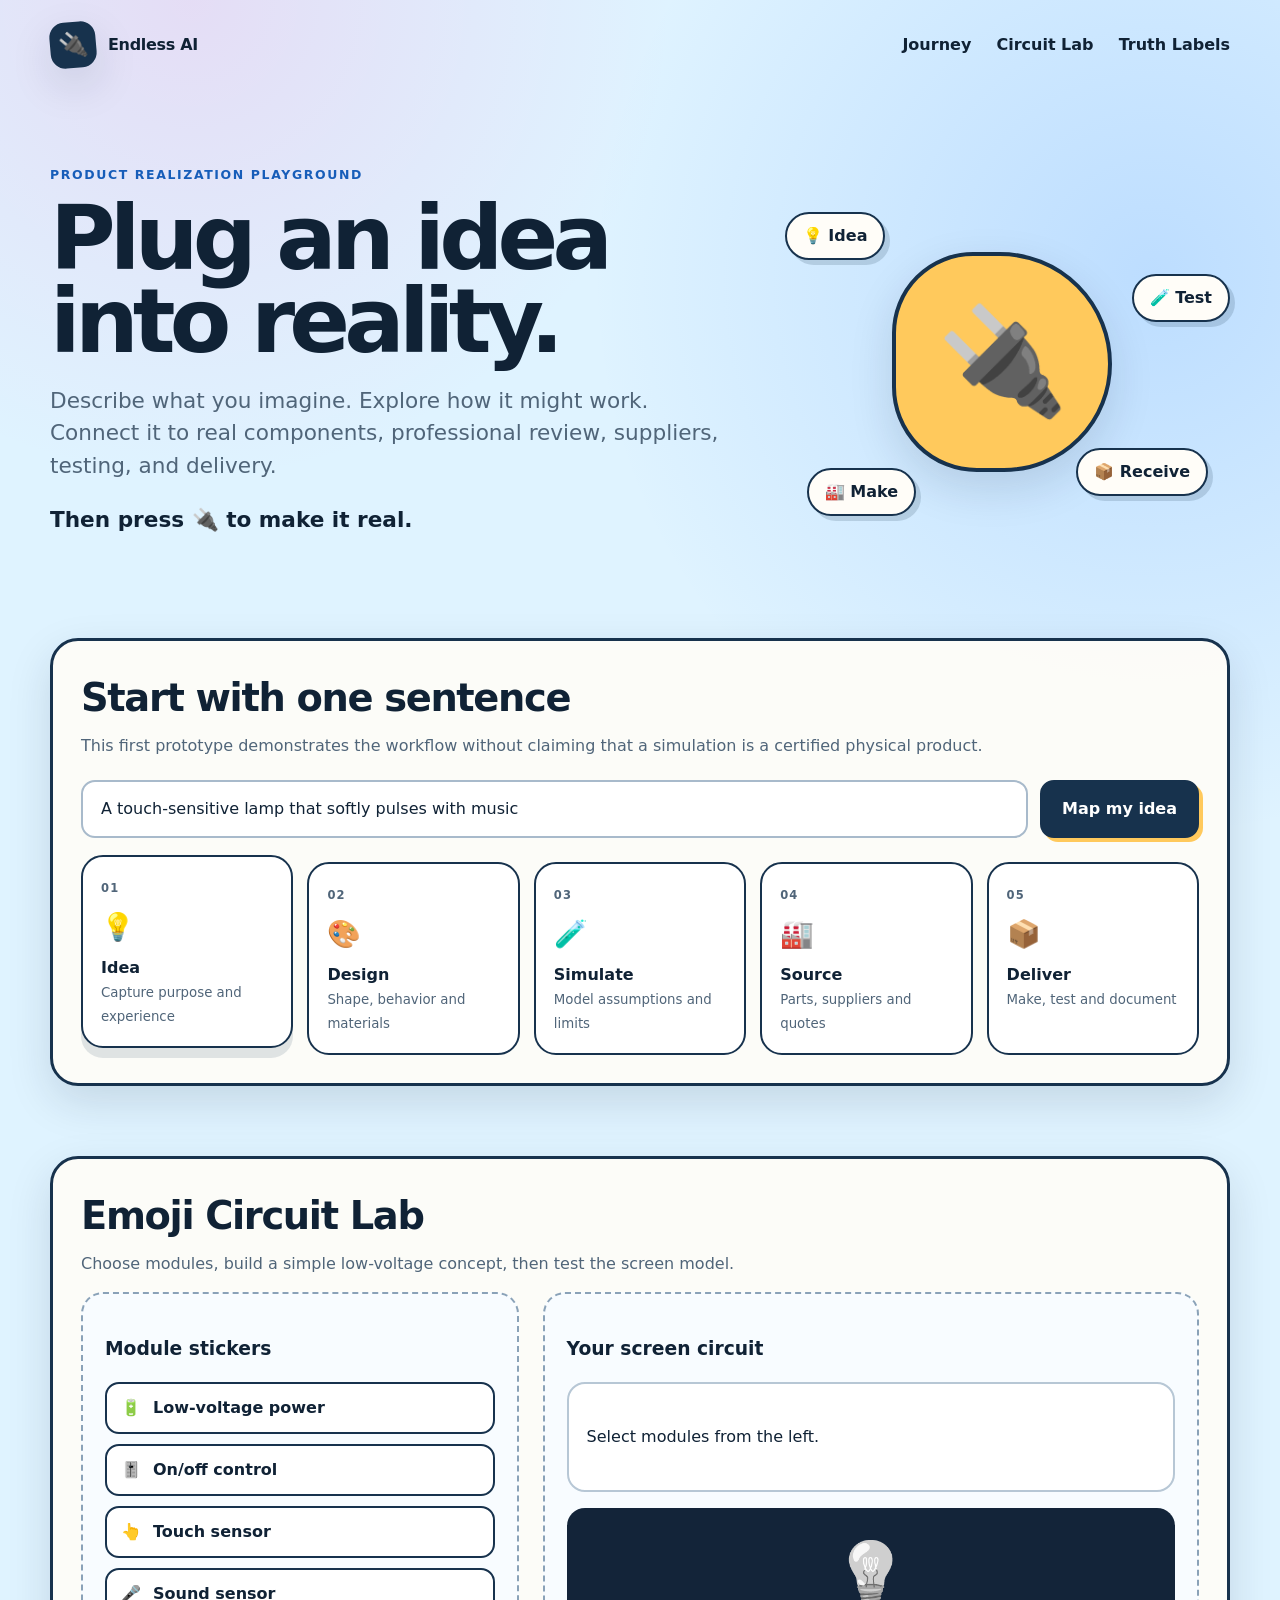
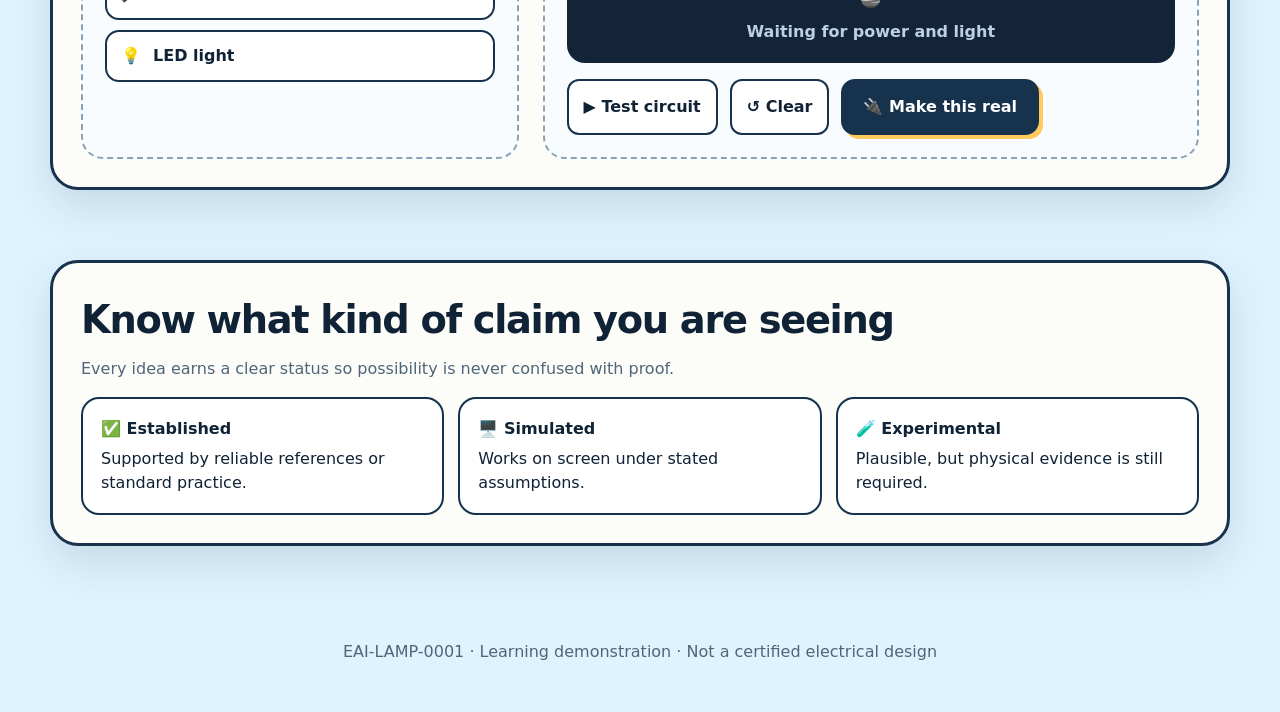
==== index.html @ 667bf0ef "feat: add interactive product realization playground" ====
<!doctype html>
<html lang="en">
<head>
  <meta charset="utf-8">
  <meta name="viewport" content="width=device-width, initial-scale=1">
  <meta name="description" content="Explore how Endless AI moves an idea from imagination to a feasible, testable product.">
  <title>Endless AI Product Realization Playground</title>
  <style>
    :root {
      --ink: #102235;
      --muted: #506579;
      --sky: #dff3ff;
      --paper: #fffdf8;
      --blue: #3386ff;
      --pink: #ff79c9;
      --gold: #ffc95c;
      --green: #70d6a7;
      --purple: #c99aff;
      --line: #17324d;
      --shadow: 0 16px 44px rgba(16, 34, 53, .13);
    }
    * { box-sizing: border-box; }
    body {
      margin: 0;
      color: var(--ink);
      background:
        radial-gradient(circle at 15% 0%, rgba(255,121,201,.18), transparent 30rem),
        radial-gradient(circle at 90% 12%, rgba(51,134,255,.20), transparent 35rem),
        var(--sky);
      font-family: Inter, ui-rounded, "Segoe UI", system-ui, sans-serif;
      line-height: 1.5;
    }
    button, input { font: inherit; }
    button { cursor: pointer; }
    .shell { width: min(1180px, calc(100% - 32px)); margin: auto; }
    header {
      display: flex;
      align-items: center;
      justify-content: space-between;
      gap: 20px;
      padding: 22px 0;
    }
    .brand { display: flex; align-items: center; gap: 12px; font-weight: 850; letter-spacing: -.02em; }
    .brand-mark {
      display: grid;
      place-items: center;
      width: 46px;
      height: 46px;
      border-radius: 15px;
      color: white;
      background: var(--line);
      box-shadow: var(--shadow);
      font-size: 24px;
      transform: rotate(-5deg);
    }
    nav a { color: var(--ink); text-decoration: none; font-weight: 700; margin-left: 20px; }
    .hero {
      display: grid;
      grid-template-columns: 1.2fr .8fr;
      align-items: center;
      gap: 42px;
      padding: 76px 0 52px;
    }
    .eyebrow { color: #175db9; font-weight: 850; text-transform: uppercase; letter-spacing: .13em; font-size: .78rem; }
    h1 { margin: 12px 0 18px; font-size: clamp(2.7rem, 7vw, 6rem); line-height: .93; letter-spacing: -.065em; }
    .lead { max-width: 690px; color: var(--muted); font-size: clamp(1.08rem, 2vw, 1.35rem); }
    .promise { color: var(--ink); font-weight: 800; }
    .plug-art {
      min-height: 340px;
      display: grid;
      place-items: center;
      position: relative;
    }
    .plug {
      display: grid;
      place-items: center;
      width: 220px;
      height: 220px;
      border: 4px solid var(--line);
      border-radius: 42% 58% 56% 44%;
      background: var(--gold);
      font-size: 105px;
      box-shadow: var(--shadow);
      animation: float 4s ease-in-out infinite;
    }
    .orbit {
      position: absolute;
      padding: 10px 16px;
      border: 2px solid var(--line);
      border-radius: 999px;
      background: var(--paper);
      font-weight: 800;
      box-shadow: 5px 5px 0 rgba(23,50,77,.16);
    }
    .o1 { top: 20px; left: 10px; } .o2 { right: 0; top: 82px; }
    .o3 { bottom: 16px; left: 32px; } .o4 { right: 22px; bottom: 36px; }
    @keyframes float { 50% { transform: translateY(-12px) rotate(3deg); } }
    .panel {
      margin: 28px 0 70px;
      padding: 28px;
      border: 3px solid var(--line);
      border-radius: 28px;
      background: rgba(255,253,248,.92);
      box-shadow: var(--shadow);
    }
    .panel h2 { margin: 0 0 8px; font-size: clamp(1.6rem, 3vw, 2.4rem); letter-spacing: -.035em; }
    .panel-intro { margin-top: 0; color: var(--muted); }
    .idea-row { display: flex; gap: 12px; margin-top: 22px; }
    .idea-row input {
      flex: 1;
      min-width: 0;
      padding: 15px 18px;
      border: 2px solid #a8bacb;
      border-radius: 14px;
      background: white;
      color: var(--ink);
    }
    .primary {
      padding: 14px 20px;
      border: 2px solid var(--line);
      border-radius: 14px;
      background: var(--line);
      color: white;
      font-weight: 850;
      box-shadow: 4px 4px 0 var(--gold);
    }
    .stages {
      display: grid;
      grid-template-columns: repeat(5, 1fr);
      gap: 14px;
      margin-top: 24px;
    }
    .stage {
      min-height: 144px;
      padding: 18px;
      border: 2px solid var(--line);
      border-radius: 22px;
      background: white;
      transition: transform .18s ease, opacity .18s ease;
    }
    .stage.active { transform: translateY(-7px); box-shadow: 0 10px 0 rgba(23,50,77,.12); }
    .stage.done { background: #e1faed; }
    .stage-number { color: var(--muted); font-size: .72rem; font-weight: 850; letter-spacing: .1em; }
    .stage-icon { display: block; margin: 8px 0; font-size: 27px; }
    .stage strong { display: block; }
    .stage small { color: var(--muted); }
    .lab-grid { display: grid; grid-template-columns: .8fr 1.2fr; gap: 24px; }
    .module-bank, .canvas {
      min-height: 360px;
      padding: 22px;
      border: 2px dashed #8aa2b8;
      border-radius: 22px;
      background: #f8fcff;
    }
    .modules { display: grid; gap: 10px; }
    .module {
      display: flex;
      align-items: center;
      gap: 12px;
      width: 100%;
      padding: 12px 14px;
      border: 2px solid var(--line);
      border-radius: 14px;
      background: white;
      color: var(--ink);
      text-align: left;
      font-weight: 750;
    }
    .module.selected { background: var(--gold); transform: translateX(5px); }
    .circuit {
      display: flex;
      flex-wrap: wrap;
      align-items: center;
      gap: 12px;
      min-height: 110px;
      padding: 18px;
      border: 2px solid #b7c7d5;
      border-radius: 18px;
      background: white;
    }
    .circuit-piece {
      padding: 11px 14px;
      border: 2px solid var(--line);
      border-radius: 14px;
      background: #f2eaff;
      font-weight: 800;
    }
    .wire { color: var(--blue); font-size: 22px; font-weight: 900; }
    .output {
      display: grid;
      place-items: center;
      min-height: 155px;
      margin-top: 16px;
      border-radius: 18px;
      background: #132439;
      color: #bdd0e1;
      text-align: center;
    }
    .bulb { font-size: 62px; filter: grayscale(1); transition: .25s ease; }
    .output.on .bulb { filter: none drop-shadow(0 0 18px #fff099); transform: scale(1.08); }
    .output.on { color: white; background: radial-gradient(circle, #786a20, #132439 65%); }
    .actions { display: flex; flex-wrap: wrap; gap: 12px; margin-top: 16px; }
    .secondary {
      padding: 11px 15px;
      border: 2px solid var(--line);
      border-radius: 12px;
      background: white;
      color: var(--ink);
      font-weight: 800;
    }
    .result {
      display: none;
      margin-top: 18px;
      padding: 18px;
      border-left: 6px solid var(--green);
      border-radius: 12px;
      background: #e7fbf1;
    }
    .result.show { display: block; }
    .truth-grid { display: grid; grid-template-columns: repeat(3, 1fr); gap: 14px; }
    .truth { padding: 18px; border: 2px solid var(--line); border-radius: 18px; background: white; }
    .truth strong { display: block; margin-bottom: 6px; }
    footer { padding: 24px 0 48px; color: var(--muted); text-align: center; }
    @media (max-width: 850px) {
      .hero, .lab-grid { grid-template-columns: 1fr; }
      .hero { padding-top: 40px; }
      .plug-art { min-height: 290px; }
      .stages { grid-template-columns: 1fr 1fr; }
      .truth-grid { grid-template-columns: 1fr; }
    }
    @media (max-width: 540px) {
      nav { display: none; }
      .idea-row { flex-direction: column; }
      .stages { grid-template-columns: 1fr; }
      .panel { padding: 20px; }
    }
  </style>
</head>
<body>
  <header class="shell">
    <div class="brand"><span class="brand-mark">🔌</span><span>Endless AI</span></div>
    <nav aria-label="Primary">
      <a href="#journey">Journey</a>
      <a href="#lab">Circuit Lab</a>
      <a href="#truth">Truth Labels</a>
    </nav>
  </header>

  <main class="shell">
    <section class="hero">
      <div>
        <div class="eyebrow">Product Realization Playground</div>
        <h1>Plug an idea into reality.</h1>
        <p class="lead">Describe what you imagine. Explore how it might work. Connect it to real components, professional review, suppliers, testing, and delivery.</p>
        <p class="lead promise">Then press 🔌 to make it real.</p>
      </div>
      <div class="plug-art" aria-label="The plug connects an idea to a product">
        <span class="orbit o1">💡 Idea</span>
        <span class="orbit o2">🧪 Test</span>
        <span class="orbit o3">🏭 Make</span>
        <span class="orbit o4">📦 Receive</span>
        <div class="plug">🔌</div>
      </div>
    </section>

    <section class="panel" id="journey">
      <h2>Start with one sentence</h2>
      <p class="panel-intro">This first prototype demonstrates the workflow without claiming that a simulation is a certified physical product.</p>
      <div class="idea-row">
        <input id="ideaInput" aria-label="Describe your product idea" value="A touch-sensitive lamp that softly pulses with music">
        <button class="primary" id="mapIdea">Map my idea</button>
      </div>
      <div class="stages" aria-live="polite">
        <article class="stage active"><span class="stage-number">01</span><span class="stage-icon">💡</span><strong>Idea</strong><small>Capture purpose and experience</small></article>
        <article class="stage"><span class="stage-number">02</span><span class="stage-icon">🎨</span><strong>Design</strong><small>Shape, behavior and materials</small></article>
        <article class="stage"><span class="stage-number">03</span><span class="stage-icon">🧪</span><strong>Simulate</strong><small>Model assumptions and limits</small></article>
        <article class="stage"><span class="stage-number">04</span><span class="stage-icon">🏭</span><strong>Source</strong><small>Parts, suppliers and quotes</small></article>
        <article class="stage"><span class="stage-number">05</span><span class="stage-icon">📦</span><strong>Deliver</strong><small>Make, test and document</small></article>
      </div>
    </section>

    <section class="panel" id="lab">
      <h2>Emoji Circuit Lab</h2>
      <p class="panel-intro">Choose modules, build a simple low-voltage concept, then test the screen model.</p>
      <div class="lab-grid">
        <div class="module-bank">
          <h3>Module stickers</h3>
          <div class="modules">
            <button class="module" data-module="🔋 Power"><span>🔋</span> Low-voltage power</button>
            <button class="module" data-module="🎚️ Control"><span>🎚️</span> On/off control</button>
            <button class="module" data-module="👆 Touch"><span>👆</span> Touch sensor</button>
            <button class="module" data-module="🎤 Sound"><span>🎤</span> Sound sensor</button>
            <button class="module" data-module="💡 Light"><span>💡</span> LED light</button>
          </div>
        </div>
        <div class="canvas">
          <h3>Your screen circuit</h3>
          <div class="circuit" id="circuit"><span>Select modules from the left.</span></div>
          <div class="output" id="output">
            <div><div class="bulb">💡</div><strong id="outputText">Waiting for power and light</strong></div>
          </div>
          <div class="actions">
            <button class="secondary" id="testCircuit">▶ Test circuit</button>
            <button class="secondary" id="clearCircuit">↺ Clear</button>
            <button class="primary" id="makeReal">🔌 Make this real</button>
          </div>
          <div class="result" id="result">
            <strong>Reality check started.</strong><br>
            Next, Endless AI would turn this concept into requirements, a bill of materials, safety boundaries, sourcing questions, and a physical test plan.
          </div>
        </div>
      </div>
    </section>

    <section class="panel" id="truth">
      <h2>Know what kind of claim you are seeing</h2>
      <p class="panel-intro">Every idea earns a clear status so possibility is never confused with proof.</p>
      <div class="truth-grid">
        <article class="truth"><strong>✅ Established</strong><span>Supported by reliable references or standard practice.</span></article>
        <article class="truth"><strong>🖥️ Simulated</strong><span>Works on screen under stated assumptions.</span></article>
        <article class="truth"><strong>🧪 Experimental</strong><span>Plausible, but physical evidence is still required.</span></article>
      </div>
    </section>
  </main>

  <footer class="shell">EAI-LAMP-0001 · Learning demonstration · Not a certified electrical design</footer>

  <script>
    const selected = [];
    const circuit = document.getElementById('circuit');
    const output = document.getElementById('output');
    const outputText = document.getElementById('outputText');
    const result = document.getElementById('result');
    const stages = [...document.querySelectorAll('.stage')];

    function renderCircuit() {
      if (!selected.length) {
        circuit.innerHTML = '<span>Select modules from the left.</span>';
        return;
      }
      circuit.innerHTML = selected.map(function(item, index) {
        const wire = index ? '<span class="wire">→</span>' : '';
        return wire + '<span class="circuit-piece">' + item + '</span>';
      }).join('');
    }

    document.querySelectorAll('.module').forEach(function(button) {
      button.addEventListener('click', function() {
        const moduleName = button.dataset.module;
        const existing = selected.indexOf(moduleName);
        if (existing >= 0) {
          selected.splice(existing, 1);
          button.classList.remove('selected');
        } else {
          selected.push(moduleName);
          button.classList.add('selected');
        }
        output.classList.remove('on');
        result.classList.remove('show');
        renderCircuit();
      });
    });

    document.getElementById('testCircuit').addEventListener('click', function() {
      const hasPower = selected.includes('🔋 Power');
      const hasLight = selected.includes('💡 Light');
      if (hasPower && hasLight) {
        output.classList.add('on');
        outputText.textContent = selected.includes('🎤 Sound') ? 'Light responds to the simulated sound signal' :
          selected.includes('👆 Touch') ? 'Light responds to the simulated touch signal' :
          'The simulated light is on';
      } else {
        output.classList.remove('on');
        outputText.textContent = 'Add both 🔋 power and 💡 light';
      }
    });

    document.getElementById('clearCircuit').addEventListener('click', function() {
      selected.splice(0, selected.length);
      document.querySelectorAll('.module').forEach(function(button) { button.classList.remove('selected'); });
      output.classList.remove('on');
      outputText.textContent = 'Waiting for power and light';
      result.classList.remove('show');
      renderCircuit();
    });

    document.getElementById('makeReal').addEventListener('click', function() {
      result.classList.add('show');
    });

    document.getElementById('mapIdea').addEventListener('click', function() {
      let index = 0;
      stages.forEach(function(stage) { stage.classList.remove('active', 'done'); });
      function advance() {
        if (index > 0) stages[index - 1].classList.add('done');
        if (index < stages.length) {
          stages.forEach(function(stage) { stage.classList.remove('active'); });
          stages[index].classList.add('active');
          index += 1;
          window.setTimeout(advance, 420);
        }
      }
      advance();
    });
  </script>
</body>
</html>
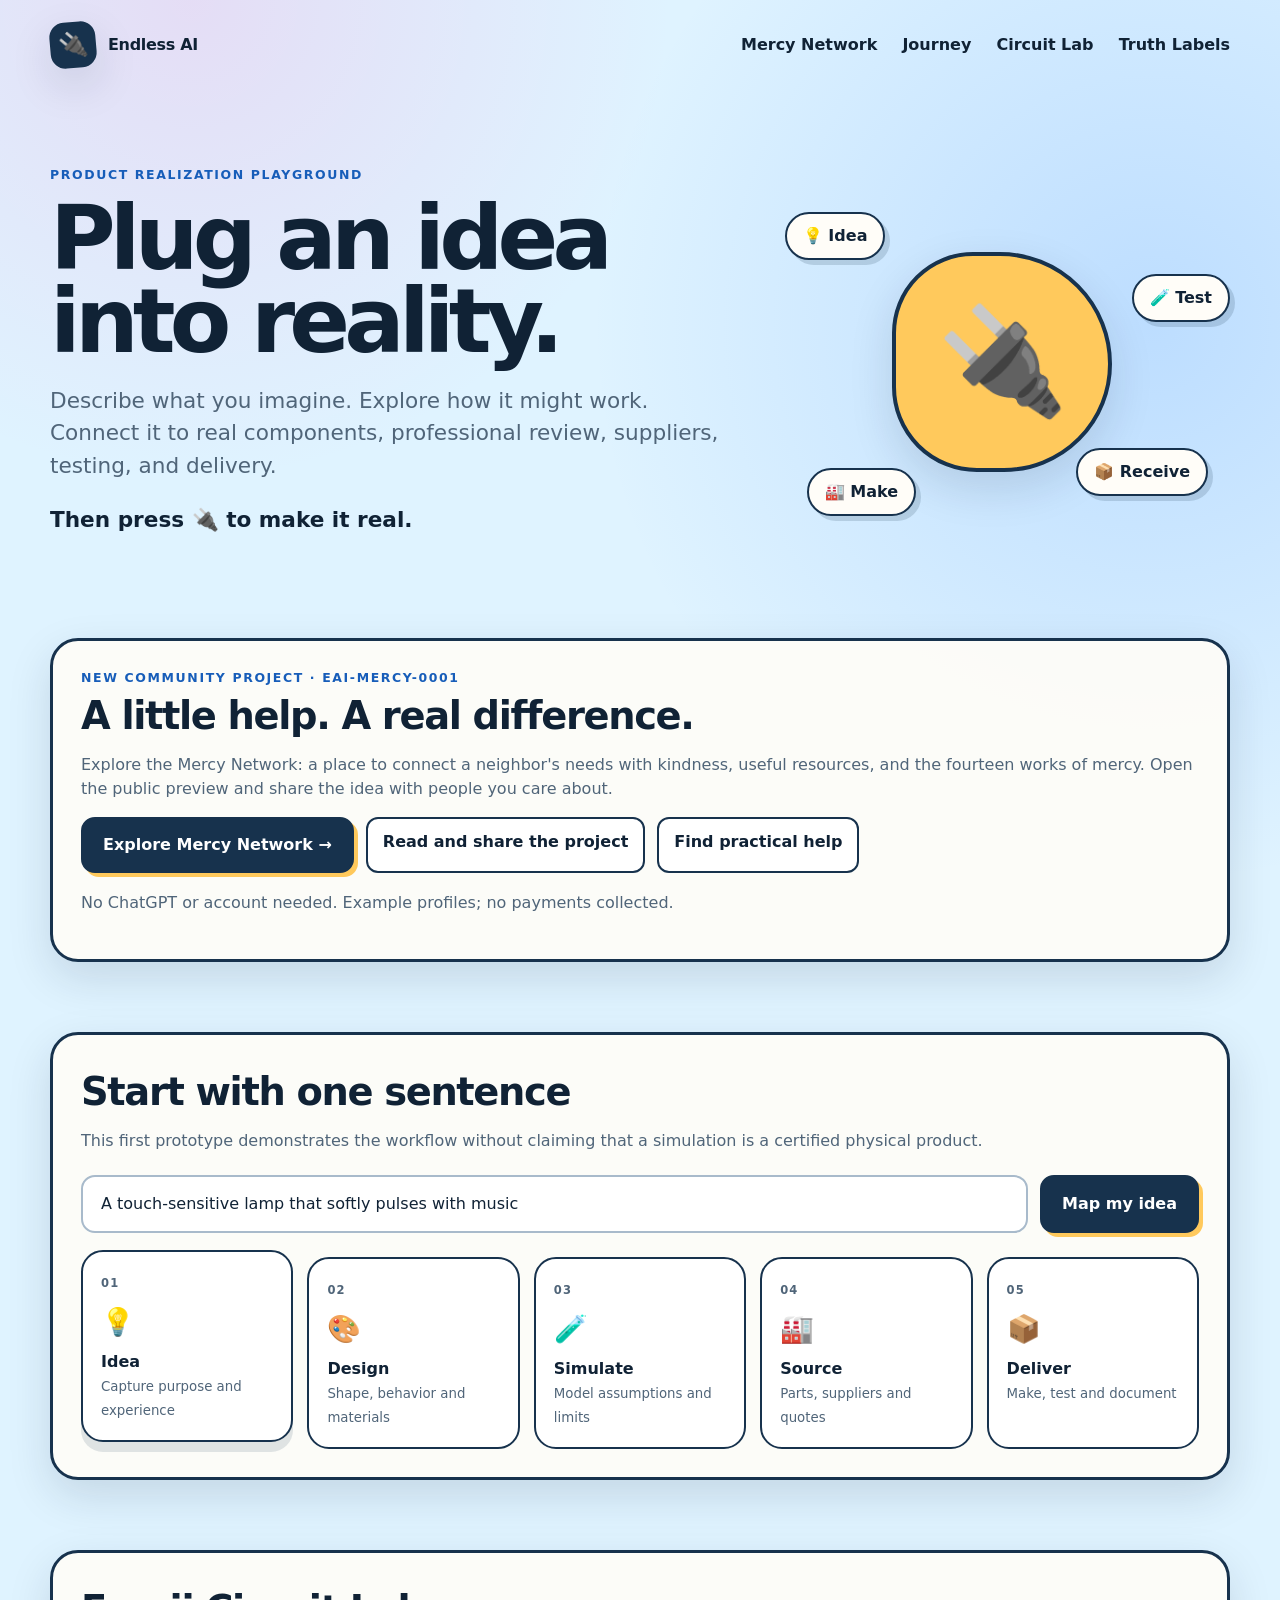
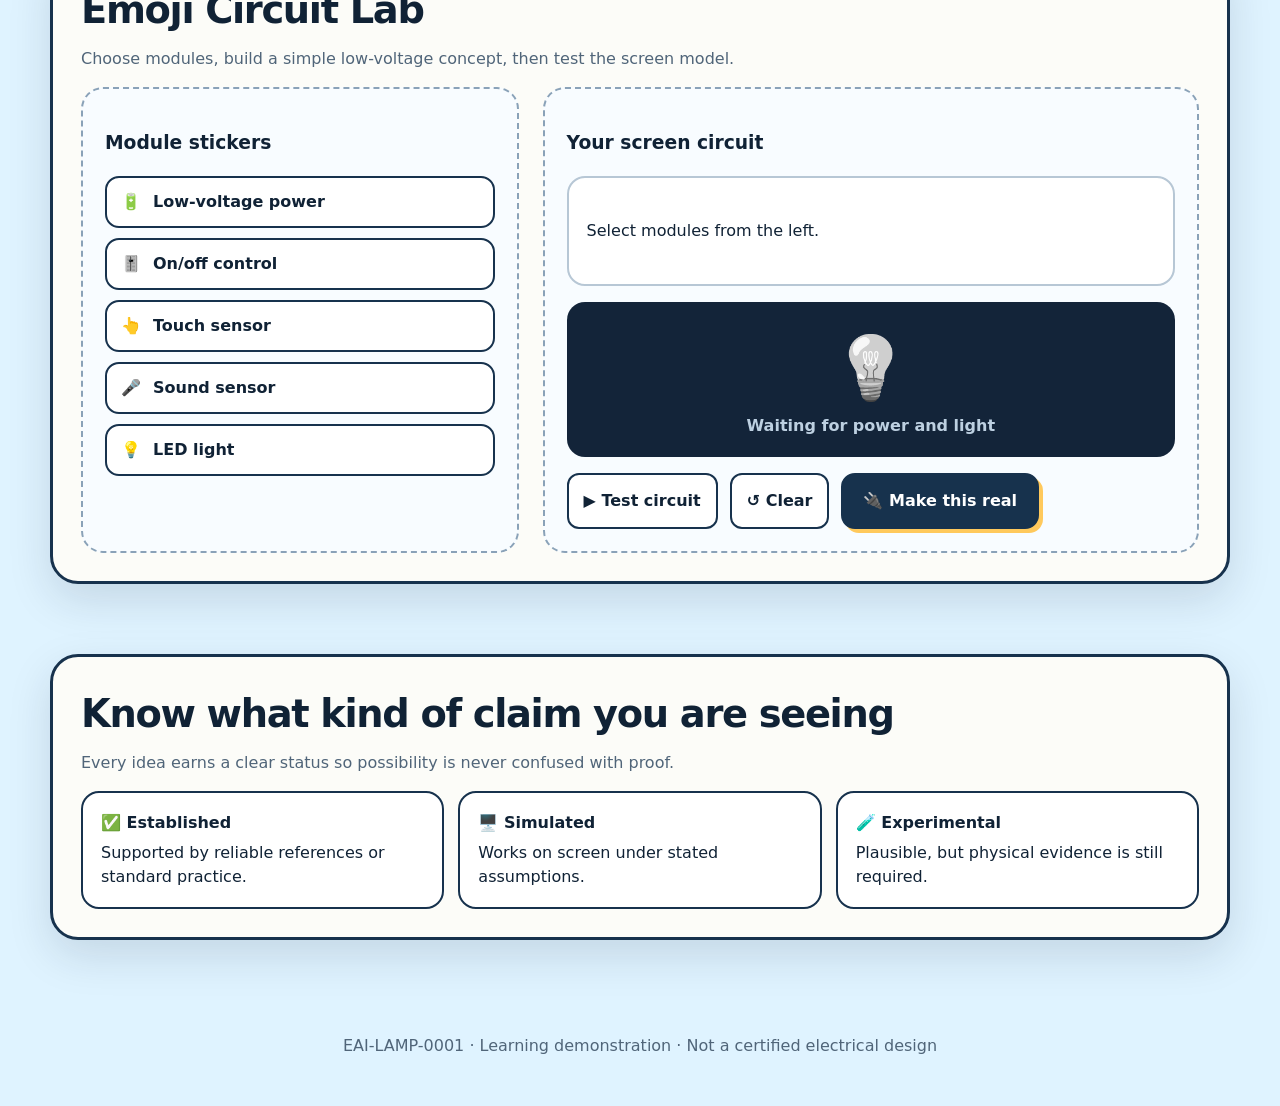
==== commit 12e60006: "Add public Mercy Network to Endless AI Introduce a standalone browser experience with nine example n" ====
--- a/index.html
+++ b/index.html
@@ -200,6 +200,8 @@
     .output.on .bulb { filter: none drop-shadow(0 0 18px #fff099); transform: scale(1.08); }
     .output.on { color: white; background: radial-gradient(circle, #786a20, #132439 65%); }
     .actions { display: flex; flex-wrap: wrap; gap: 12px; margin-top: 16px; }
+    .actions a { text-decoration: none; }
+    #mercy-network .actions { margin-bottom: 18px; }
     .secondary {
       padding: 11px 15px;
       border: 2px solid var(--line);
@@ -240,6 +242,7 @@
   <header class="shell">
     <div class="brand"><span class="brand-mark">🔌</span><span>Endless AI</span></div>
     <nav aria-label="Primary">
+      <a href="mercy/">Mercy Network</a>
       <a href="#journey">Journey</a>
       <a href="#lab">Circuit Lab</a>
       <a href="#truth">Truth Labels</a>
@@ -261,6 +264,18 @@
         <span class="orbit o4">📦 Receive</span>
         <div class="plug">🔌</div>
       </div>
+    </section>
+
+    <section class="panel" id="mercy-network">
+      <div class="eyebrow">New community project · EAI-MERCY-0001</div>
+      <h2>A little help. A real difference.</h2>
+      <p class="panel-intro">Explore the Mercy Network: a place to connect a neighbor's needs with kindness, useful resources, and the fourteen works of mercy. Open the public preview and share the idea with people you care about.</p>
+      <div class="actions">
+        <a class="primary" href="mercy/">Explore Mercy Network →</a>
+        <a class="secondary" href="mercy/project.html">Read and share the project</a>
+        <a class="secondary" href="mercy/resources.html">Find practical help</a>
+      </div>
+      <p class="panel-intro">No ChatGPT or account needed. Example profiles; no payments collected.</p>
     </section>
 
     <section class="panel" id="journey">
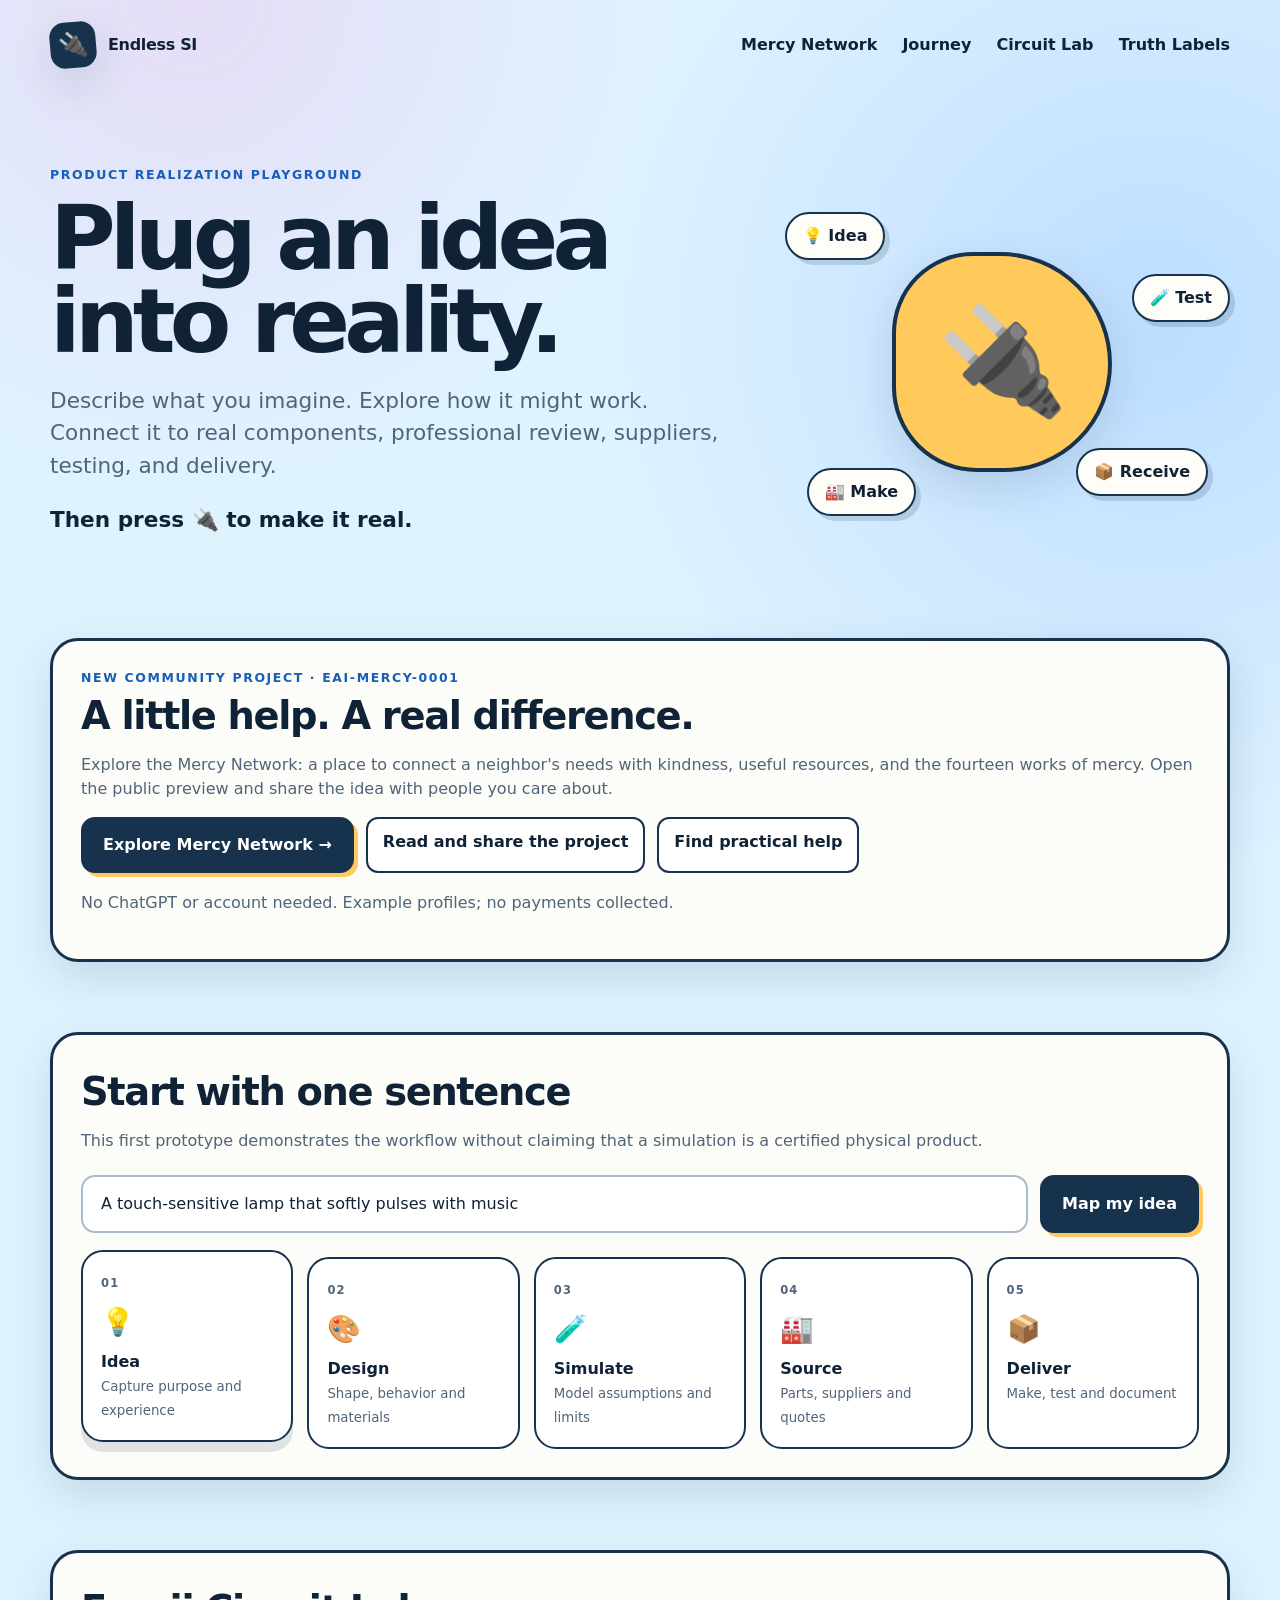
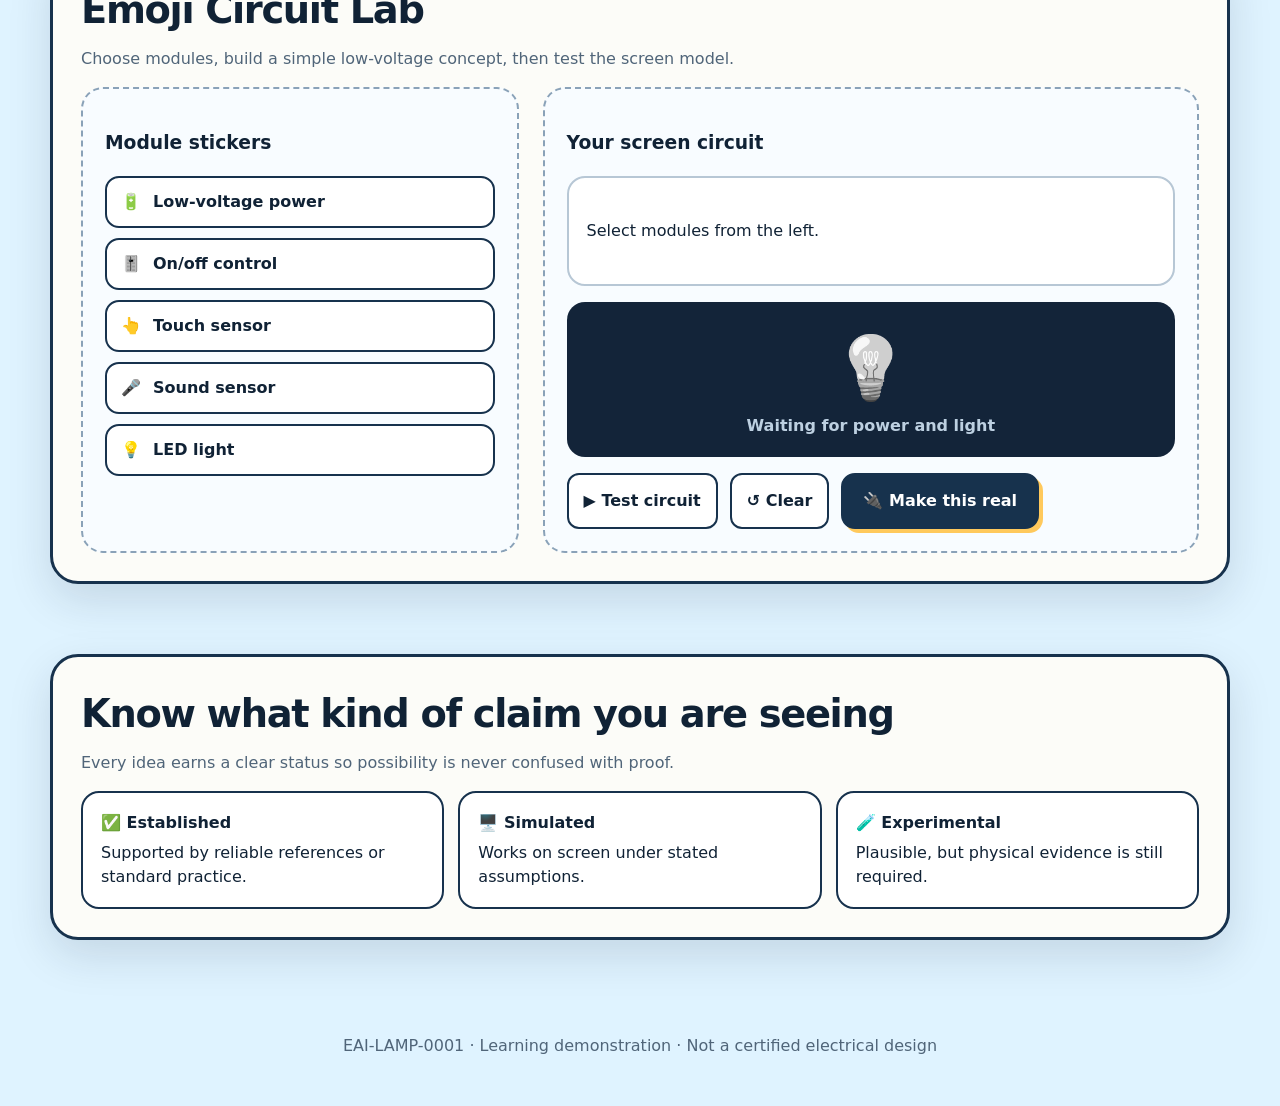
==== commit 925a64c9: "Rename Endless AI brand to Endless SI across product and Mercy pages" ====
--- a/index.html
+++ b/index.html
@@ -3,8 +3,8 @@
 <head>
   <meta charset="utf-8">
   <meta name="viewport" content="width=device-width, initial-scale=1">
-  <meta name="description" content="Explore how Endless AI moves an idea from imagination to a feasible, testable product.">
-  <title>Endless AI Product Realization Playground</title>
+  <meta name="description" content="Explore how Endless SI moves an idea from imagination to a feasible, testable product.">
+  <title>Endless SI Product Realization Playground</title>
   <style>
     :root {
       --ink: #102235;
@@ -240,7 +240,7 @@
 </head>
 <body>
   <header class="shell">
-    <div class="brand"><span class="brand-mark">🔌</span><span>Endless AI</span></div>
+    <div class="brand"><span class="brand-mark">🔌</span><span>Endless SI</span></div>
     <nav aria-label="Primary">
       <a href="mercy/">Mercy Network</a>
       <a href="#journey">Journey</a>
@@ -321,7 +321,7 @@
           </div>
           <div class="result" id="result">
             <strong>Reality check started.</strong><br>
-            Next, Endless AI would turn this concept into requirements, a bill of materials, safety boundaries, sourcing questions, and a physical test plan.
+            Next, Endless SI would turn this concept into requirements, a bill of materials, safety boundaries, sourcing questions, and a physical test plan.
           </div>
         </div>
       </div>
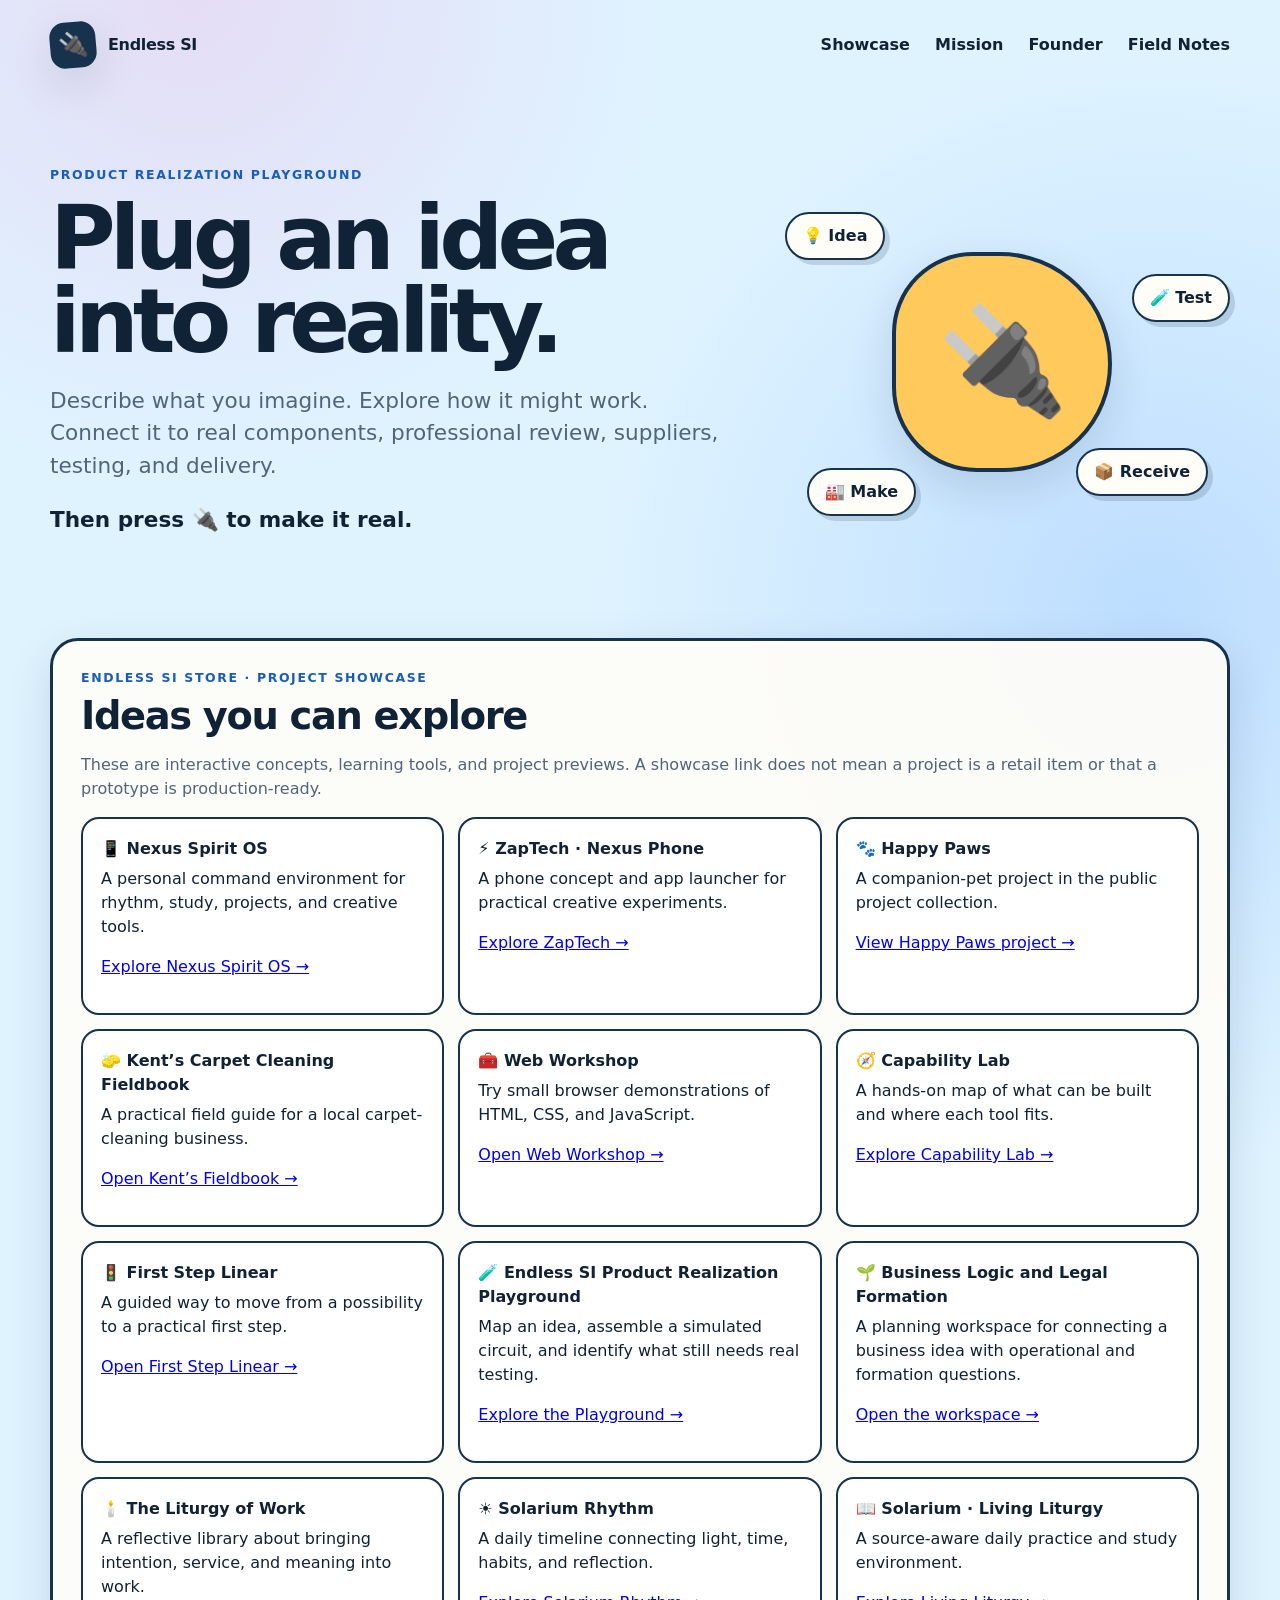
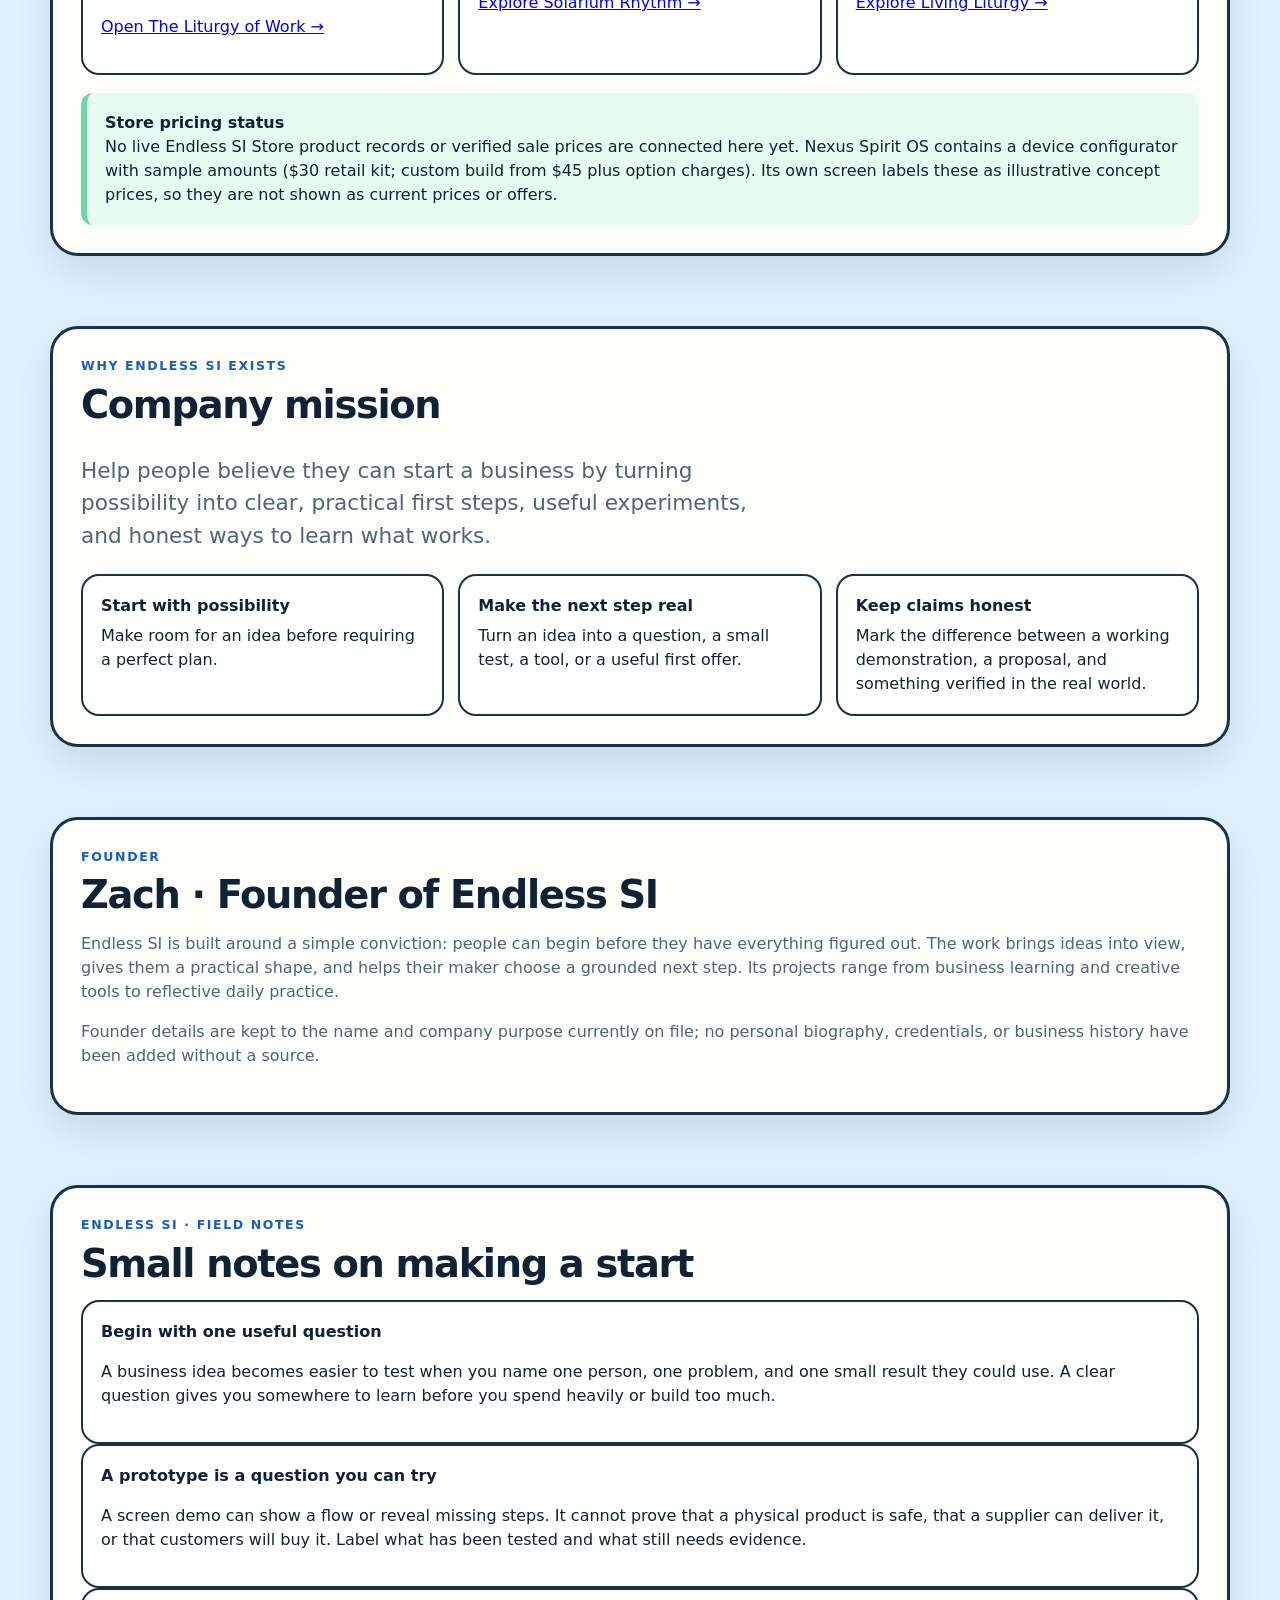
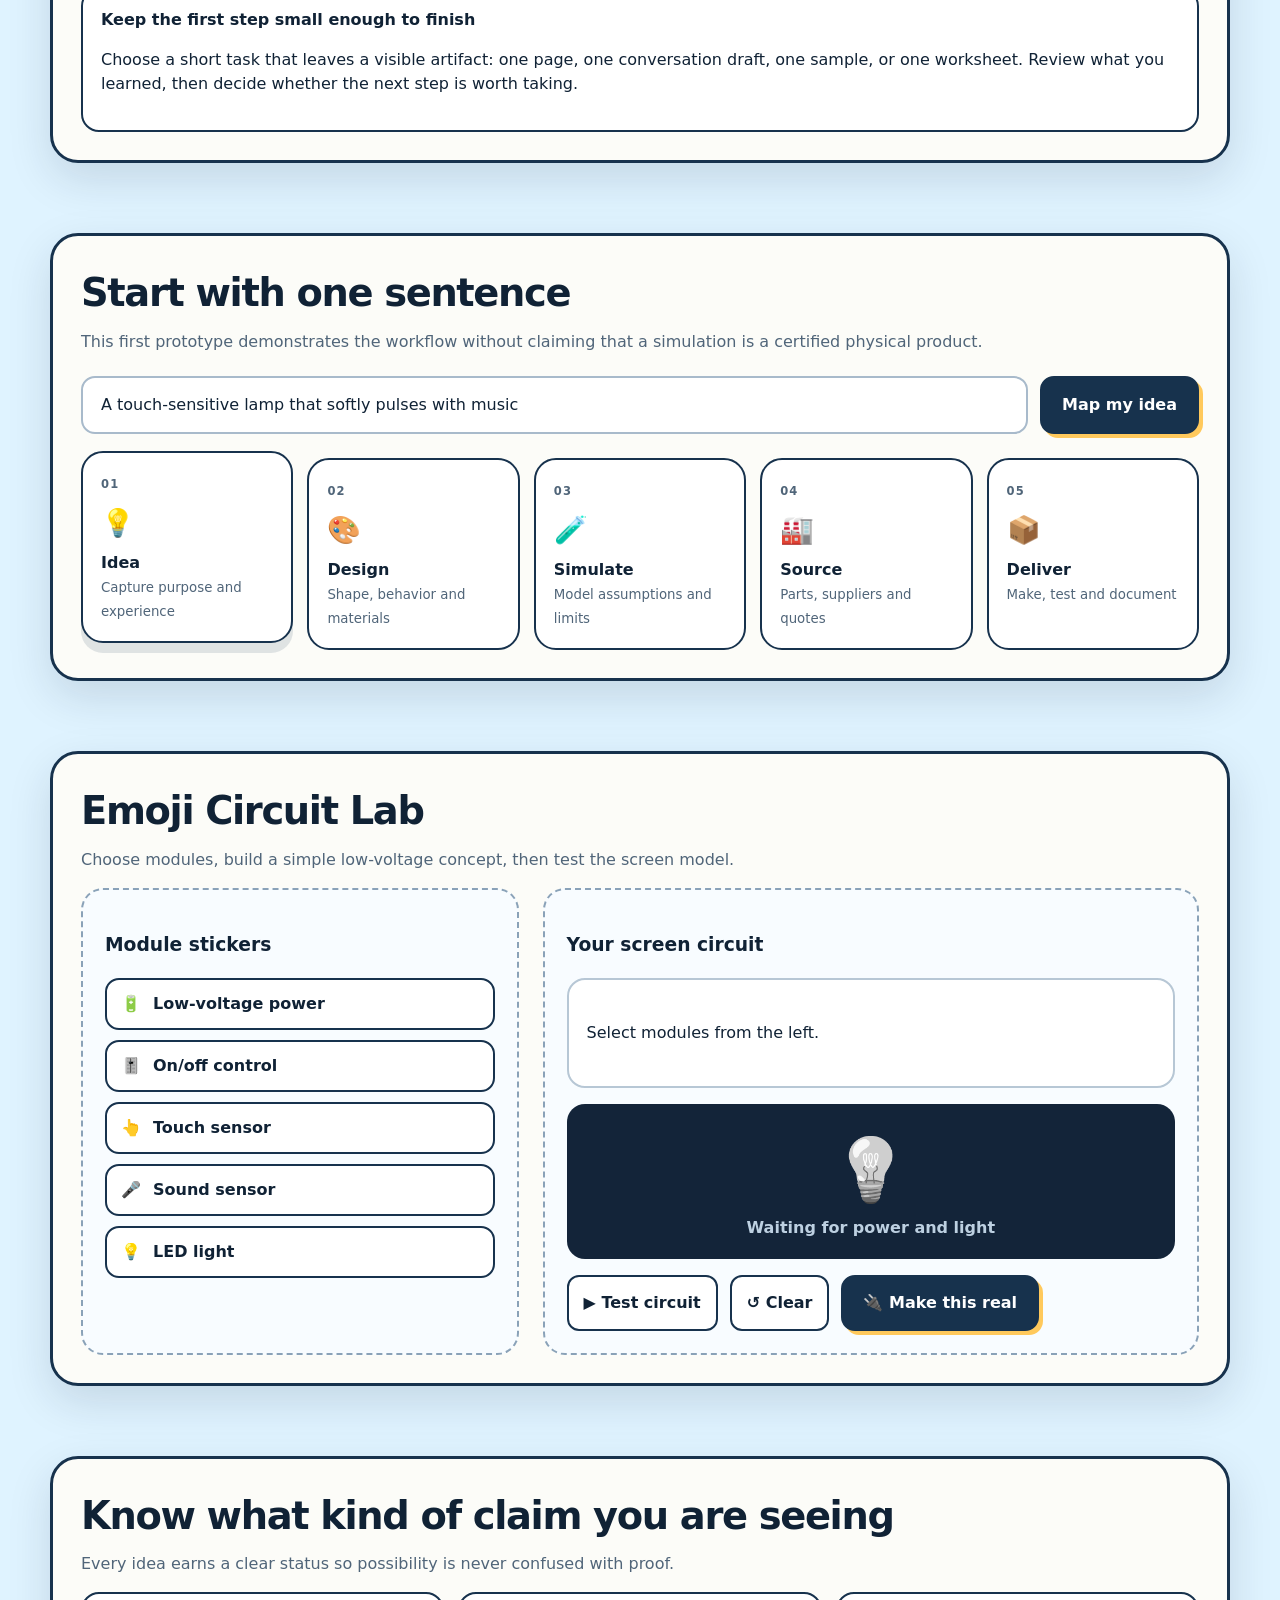
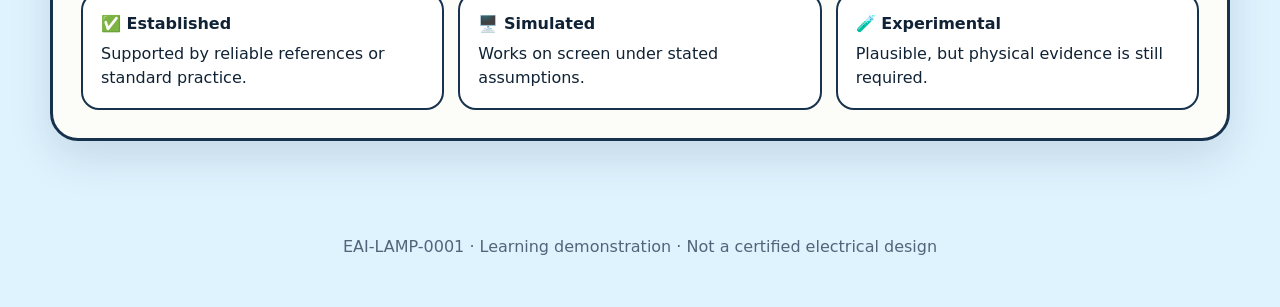
==== commit 1874d266: "Showcase Endless SI projects and mission" ====
--- a/index.html
+++ b/index.html
@@ -242,10 +242,10 @@
   <header class="shell">
     <div class="brand"><span class="brand-mark">🔌</span><span>Endless SI</span></div>
     <nav aria-label="Primary">
-      <a href="mercy/">Mercy Network</a>
-      <a href="#journey">Journey</a>
-      <a href="#lab">Circuit Lab</a>
-      <a href="#truth">Truth Labels</a>
+      <a href="#showcase">Showcase</a>
+      <a href="#mission">Mission</a>
+      <a href="#founder">Founder</a>
+      <a href="#field-notes">Field Notes</a>
     </nav>
   </header>
 
@@ -266,18 +266,52 @@
       </div>
     </section>
 
-    <section class="panel" id="mercy-network">
-      <div class="eyebrow">New community project · EAI-MERCY-0001</div>
-      <h2>A little help. A real difference.</h2>
-      <p class="panel-intro">Explore the Mercy Network: a place to connect a neighbor's needs with kindness, useful resources, and the fourteen works of mercy. Open the public preview and share the idea with people you care about.</p>
-      <div class="actions">
-        <a class="primary" href="mercy/">Explore Mercy Network →</a>
-        <a class="secondary" href="mercy/project.html">Read and share the project</a>
-        <a class="secondary" href="mercy/resources.html">Find practical help</a>
-      </div>
-      <p class="panel-intro">No ChatGPT or account needed. Example profiles; no payments collected.</p>
-    </section>
-
+ <section class="panel" id="showcase">
+      <div class="eyebrow">Endless SI Store · project showcase</div>
+      <h2>Ideas you can explore</h2>
+      <p class="panel-intro">These are interactive concepts, learning tools, and project previews. A showcase link does not mean a project is a retail item or that a prototype is production-ready.</p>
+      <div class="truth-grid">
+        <article class="truth"><strong>📱 Nexus Spirit OS</strong><span>A personal command environment for rhythm, study, projects, and creative tools.</span><p><a href="https://nexus-spirit-os.endless3ai.chatgpt.site" target="_blank" rel="noopener noreferrer">Explore Nexus Spirit OS →</a></p></article>
+        <article class="truth"><strong>⚡ ZapTech · Nexus Phone</strong><span>A phone concept and app launcher for practical creative experiments.</span><p><a href="https://zaptech-nexus-phone.endless3ai.chatgpt.site" target="_blank" rel="noopener noreferrer">Explore ZapTech →</a></p></article>
+        <article class="truth"><strong>🐾 Happy Paws</strong><span>A companion-pet project in the public project collection.</span><p><a href="https://github.com/Maestro-Student777/happy-paws" target="_blank" rel="noopener noreferrer">View Happy Paws project →</a></p></article>
+        <article class="truth"><strong>🧽 Kent’s Carpet Cleaning Fieldbook</strong><span>A practical field guide for a local carpet-cleaning business.</span><p><a href="kent-cleaning/" target="_blank" rel="noopener noreferrer">Open Kent’s Fieldbook →</a></p></article>
+        <article class="truth"><strong>🧰 Web Workshop</strong><span>Try small browser demonstrations of HTML, CSS, and JavaScript.</span><p><a href="https://web-workshop-field-guide.endless3ai.chatgpt.site" target="_blank" rel="noopener noreferrer">Open Web Workshop →</a></p></article>
+        <article class="truth"><strong>🧭 Capability Lab</strong><span>A hands-on map of what can be built and where each tool fits.</span><p><a href="https://capability-lab.endless3ai.chatgpt.site" target="_blank" rel="noopener noreferrer">Explore Capability Lab →</a></p></article>
+        <article class="truth"><strong>🚦 First Step Linear</strong><span>A guided way to move from a possibility to a practical first step.</span><p><a href="https://first-step-linear.endless3ai.chatgpt.site" target="_blank" rel="noopener noreferrer">Open First Step Linear →</a></p></article>
+        <article class="truth"><strong>🧪 Endless SI Product Realization Playground</strong><span>Map an idea, assemble a simulated circuit, and identify what still needs real testing.</span><p><a href="https://endless-ai-product-playground.endless3ai.chatgpt.site" target="_blank" rel="noopener noreferrer">Explore the Playground →</a></p></article>
+        <article class="truth"><strong>🌱 Business Logic and Legal Formation</strong><span>A planning workspace for connecting a business idea with operational and formation questions.</span><p><a href="https://recovery-resilience.endless3ai.chatgpt.site" target="_blank" rel="noopener noreferrer">Open the workspace →</a></p></article>
+        <article class="truth"><strong>🕯️ The Liturgy of Work</strong><span>A reflective library about bringing intention, service, and meaning into work.</span><p><a href="https://zach-liturgy-of-work.endless3ai.chatgpt.site" target="_blank" rel="noopener noreferrer">Open The Liturgy of Work →</a></p></article>
+        <article class="truth"><strong>☀️ Solarium Rhythm</strong><span>A daily timeline connecting light, time, habits, and reflection.</span><p><a href="https://solarium-rhythm.endless3ai.chatgpt.site" target="_blank" rel="noopener noreferrer">Explore Solarium Rhythm →</a></p></article>
+        <article class="truth"><strong>📖 Solarium · Living Liturgy</strong><span>A source-aware daily practice and study environment.</span><p><a href="https://solarium-living-liturgy.endless3ai.chatgpt.site" target="_blank" rel="noopener noreferrer">Explore Living Liturgy →</a></p></article>
+      </div>
+      <div class="result show" style="display:block">
+        <strong>Store pricing status</strong><br>
+        No live Endless SI Store product records or verified sale prices are connected here yet. Nexus Spirit OS contains a device configurator with sample amounts ($30 retail kit; custom build from $45 plus option charges). Its own screen labels these as illustrative concept prices, so they are not shown as current prices or offers.
+      </div>
+    </section>
+    <section class="panel" id="mission">
+      <div class="eyebrow">Why Endless SI exists</div>
+      <h2>Company mission</h2>
+      <p class="lead">Help people believe they can start a business by turning possibility into clear, practical first steps, useful experiments, and honest ways to learn what works.</p>
+      <div class="truth-grid">
+        <article class="truth"><strong>Start with possibility</strong><span>Make room for an idea before requiring a perfect plan.</span></article>
+        <article class="truth"><strong>Make the next step real</strong><span>Turn an idea into a question, a small test, a tool, or a useful first offer.</span></article>
+        <article class="truth"><strong>Keep claims honest</strong><span>Mark the difference between a working demonstration, a proposal, and something verified in the real world.</span></article>
+      </div>
+    </section>
+    <section class="panel" id="founder">
+      <div class="eyebrow">Founder</div>
+      <h2>Zach · Founder of Endless SI</h2>
+      <p class="panel-intro">Endless SI is built around a simple conviction: people can begin before they have everything figured out. The work brings ideas into view, gives them a practical shape, and helps their maker choose a grounded next step. Its projects range from business learning and creative tools to reflective daily practice.</p>
+      <p class="panel-intro">Founder details are kept to the name and company purpose currently on file; no personal biography, credentials, or business history have been added without a source.</p>
+    </section>
+    <section class="panel" id="field-notes">
+      <div class="eyebrow">Endless SI · Field Notes</div>
+      <h2>Small notes on making a start</h2>
+      <article class="truth"><strong>Begin with one useful question</strong><p>A business idea becomes easier to test when you name one person, one problem, and one small result they could use. A clear question gives you somewhere to learn before you spend heavily or build too much.</p></article>
+      <article class="truth"><strong>A prototype is a question you can try</strong><p>A screen demo can show a flow or reveal missing steps. It cannot prove that a physical product is safe, that a supplier can deliver it, or that customers will buy it. Label what has been tested and what still needs evidence.</p></article>
+      <article class="truth"><strong>Keep the first step small enough to finish</strong><p>Choose a short task that leaves a visible artifact: one page, one conversation draft, one sample, or one worksheet. Review what you learned, then decide whether the next step is worth taking.</p></article>
+    </section>
     <section class="panel" id="journey">
       <h2>Start with one sentence</h2>
       <p class="panel-intro">This first prototype demonstrates the workflow without claiming that a simulation is a certified physical product.</p>
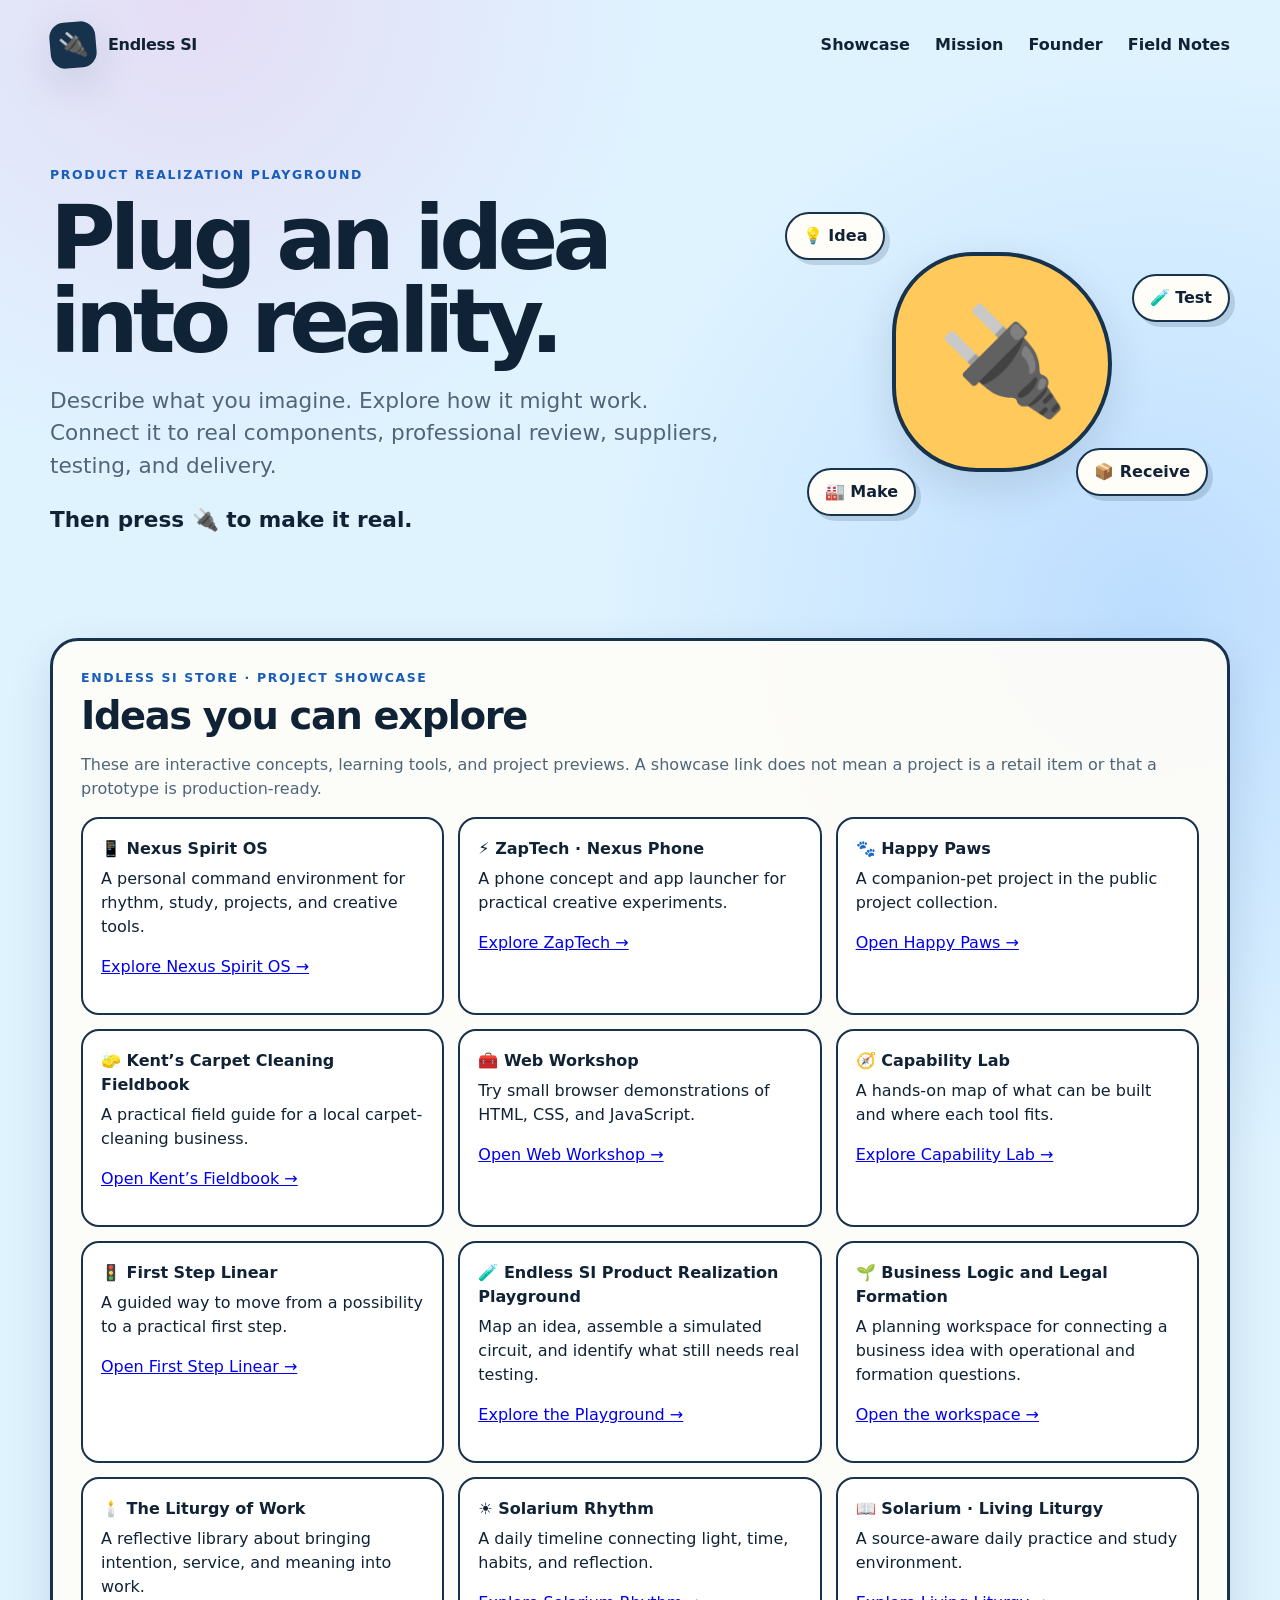
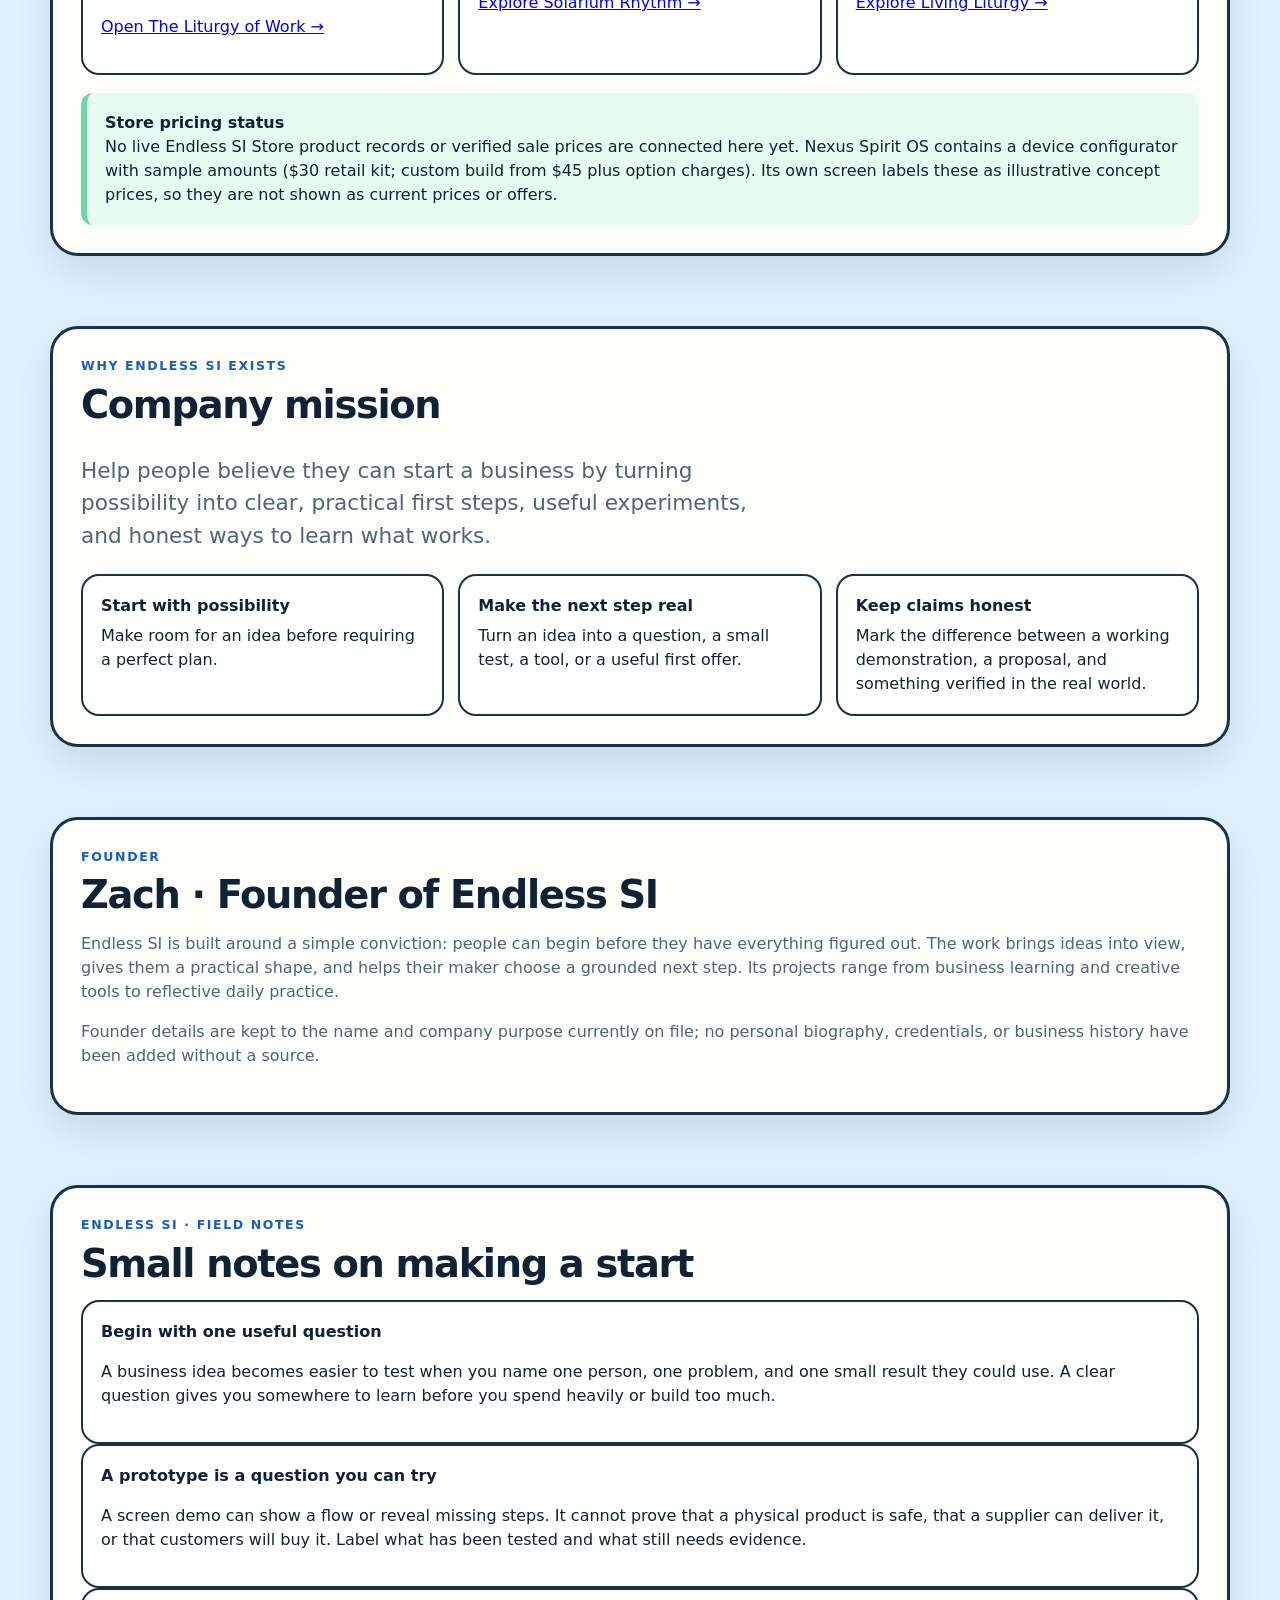
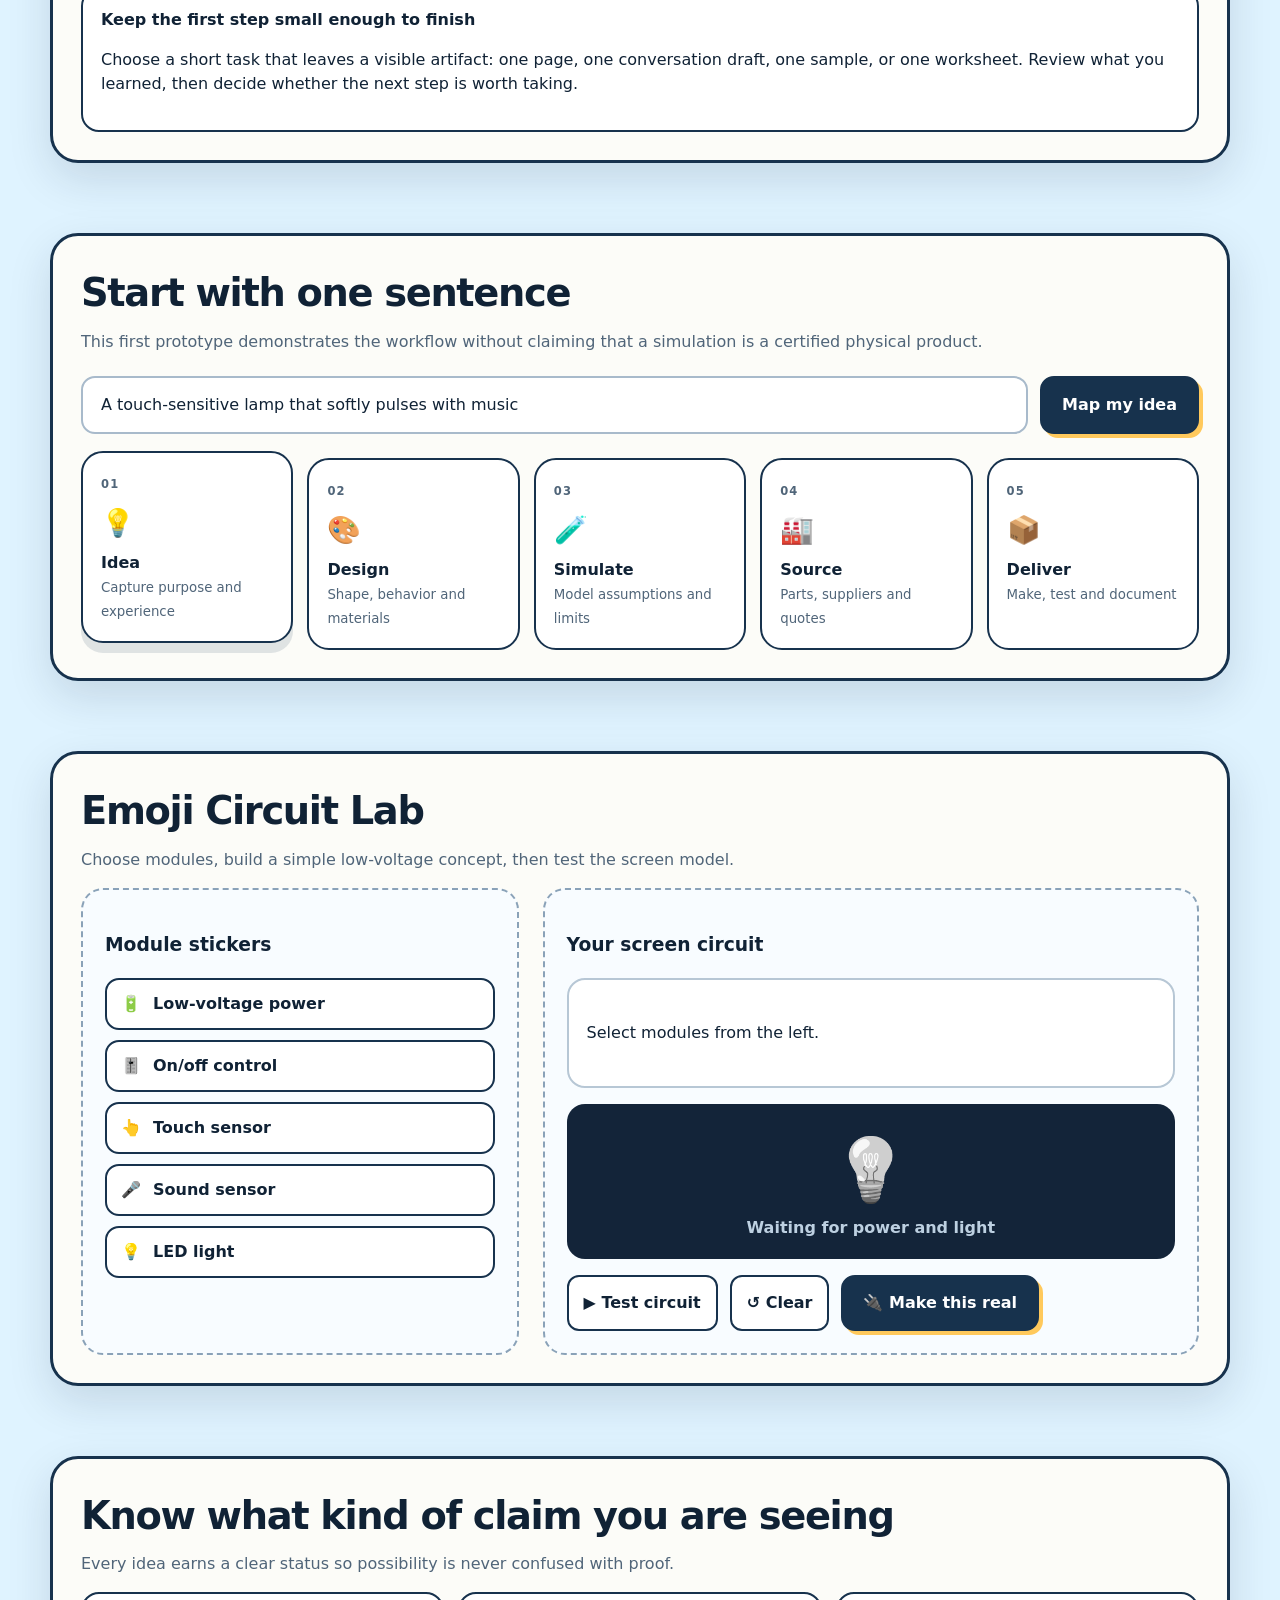
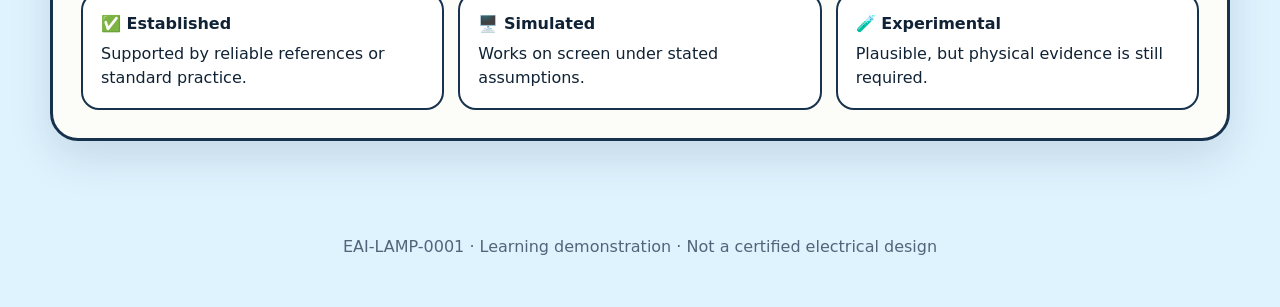
==== commit 1e221a23: "Link Happy Paws showcase to its live course website" ====
--- a/index.html
+++ b/index.html
@@ -273,7 +273,7 @@
       <div class="truth-grid">
         <article class="truth"><strong>📱 Nexus Spirit OS</strong><span>A personal command environment for rhythm, study, projects, and creative tools.</span><p><a href="https://nexus-spirit-os.endless3ai.chatgpt.site" target="_blank" rel="noopener noreferrer">Explore Nexus Spirit OS →</a></p></article>
         <article class="truth"><strong>⚡ ZapTech · Nexus Phone</strong><span>A phone concept and app launcher for practical creative experiments.</span><p><a href="https://zaptech-nexus-phone.endless3ai.chatgpt.site" target="_blank" rel="noopener noreferrer">Explore ZapTech →</a></p></article>
-        <article class="truth"><strong>🐾 Happy Paws</strong><span>A companion-pet project in the public project collection.</span><p><a href="https://github.com/Maestro-Student777/happy-paws" target="_blank" rel="noopener noreferrer">View Happy Paws project →</a></p></article>
+        <article class="truth"><strong>🐾 Happy Paws</strong><span>A companion-pet project in the public project collection.</span><p><a href="https://maestro-student777.github.io/happy-paws/" target="_blank" rel="noopener noreferrer">Open Happy Paws →</a></p></article>
         <article class="truth"><strong>🧽 Kent’s Carpet Cleaning Fieldbook</strong><span>A practical field guide for a local carpet-cleaning business.</span><p><a href="kent-cleaning/" target="_blank" rel="noopener noreferrer">Open Kent’s Fieldbook →</a></p></article>
         <article class="truth"><strong>🧰 Web Workshop</strong><span>Try small browser demonstrations of HTML, CSS, and JavaScript.</span><p><a href="https://web-workshop-field-guide.endless3ai.chatgpt.site" target="_blank" rel="noopener noreferrer">Open Web Workshop →</a></p></article>
         <article class="truth"><strong>🧭 Capability Lab</strong><span>A hands-on map of what can be built and where each tool fits.</span><p><a href="https://capability-lab.endless3ai.chatgpt.site" target="_blank" rel="noopener noreferrer">Explore Capability Lab →</a></p></article>
